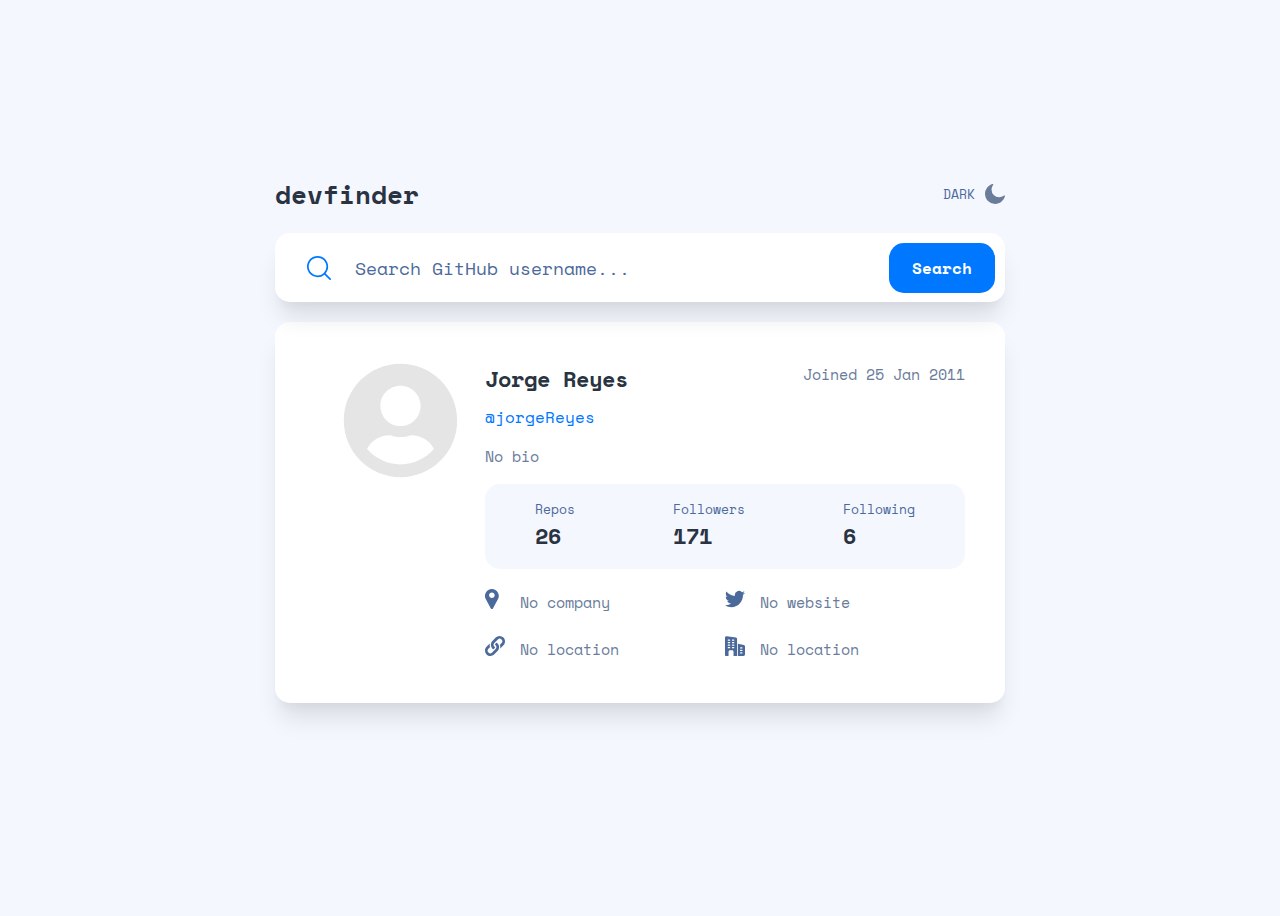
==== index.html @ 70b474f1 "first commit" ====
<!DOCTYPE html>
<html lang="en">
<head>
  <meta charset="UTF-8">
  <meta name="viewport" content="width=device-width, initial-scale=1.0">

  <link rel="preconnect" href="https://fonts.googleapis.com">
  <link rel="preconnect" href="https://fonts.gstatic.com" crossorigin>
  <link href="https://fonts.googleapis.com/css2?family=Space+Mono:ital,wght@0,400;0,700;1,400;1,700&display=swap" rel="stylesheet">

  <link rel="stylesheet" href="./style/Utilities.css">
  <link rel="icon" type="image/png" sizes="32x32" href="./assets/favicon-32x32.png">
  
  <title>Frontend Mentor | GitHub user search app</title>
</head>
<body>


  <main>
    <div class="titles">
        <h1>devfinder</h1>
        <div class="modeColor"><h4>DARK</h4><img id="iconMode" src="./assets/icon-moon.svg"></img></div>
    </div>

    <div class="input-with-icon">
      <div id="iconSearch" class="input-icon"></div>
      <input id="devInput" type="text" placeholder="Search GitHub username..." />
      <button id="buttonSearch">Search</button>
    </div>


    <div class="infoDev__box">
      <div class="infoDev">
          <div class="infoDev__img">
              <img id="avatar" src="./assets/usuario.svg" alt="avatar" />
          </div>
  
          <div class="infoDev__name__box">
              <div class="infoDev__name">
                  <div>
                      <h2 id="name">Jorge Reyes</h2>
                      <h3 id="username">@jorgeReyes</h3>
                  </div>
                  <div>
                      <p id="join">Joined 25 Jan 2011</p>
                  </div>
              </div>
  
              <div class="infoDev__bio">
                  <p id="bio">No bio</p>
              </div>
          </div>
  
          <div class="infoDev__contact__statdistic">
              <div class="infoDev__statdistic">
                  <div>
                      <h4>Repos</h4>
                      <h2 id="reh2os">26</h2>
                  </div>
                  <div>
                      <h4>Followers</h4>
                      <h2 id="followers">171</h2>
                  </div>
                  <div>
                      <h4>Following</h4>
                      <h2 id="following">6</h2>
                  </div>
              </div>
              <div class="infoDev__contact">
                  <div class="contact">
                      <div class="iconContact">
                        <img src="./assets/icon-location.svg" alt="">
                      </div>
                      <p id="company">No company</p>
                  </div>
                  <div class="contact">
                    <div class="iconContact">
                      <img src="./assets/icon-twitter.svg" alt="">
                    </div>
                      <p id="website">No website</p>
                  </div>
                  <div class="contact">
                    <div class="iconContact">
                      <img src="./assets/icon-website.svg" alt="">
                    </div>
                      <p id="location">No location</p>
                  </div>
                  <div class="contact">
                    <div class="iconContact">
                      <img src="./assets/icon-company.svg" alt="">
                    </div>
                    <p id="location">No location</p>
                </div>
              </div>
          </div>
      </div>
    </div>
  
</main>


</body>
</html>
---- style/Utilities.css ----
@import url('./search.css');
@import url('./title.css');
@import url('./infoDev.css');

:root {
    --dodger_blue: hsl(212, 100%, 50%);
    --light_gray: hsl(217, 20%, 51%);
    --light_gray_blue: hsl(217, 35%, 45%);
    --very_dark_gray: hsl(217, 21%, 21%);
    --very_light_gray: hsl(227, 100%, 98%);
    --white: hsl(0, 0%, 100%);

    --dark: hsl(220, 40%, 13%);
    --dark_gray: hsl(222, 41%, 20%);

    --font-family: 'Space Mono', bold;
}

html {
    box-sizing: border-box; 
}
*, *:before, *:after {
    box-sizing: inherit;
}


body {
    font-family: 'Space Mono', monospace;
    font-size: 15px;
    line-height: 25px;

    color: var(--light_gray)!important;
    background-color: var(--very_light_gray);

    min-height: 100vh;
    display: flex;
    flex-direction: column;
    justify-content: center;
    align-items: center;
}

p {
    font-family: 'Space Mono', monospace;
    font-size: 15px;
    line-height: 25px;

    color: var(--light_gray)!important;
}

h1 {
    font-family: 'Space Mono', monospace;
    font-weight: bold;
    font-size: 26px;
    line-height: 38px;
    color: var(--very_dark_gray);
}

h2 {
    font-family: 'Space Mono', monospace;
    font-weight: bold;
    font-size: 22px;
    line-height: 33px;
    color: var(--very_dark_gray);
}

h3 {
    font-family: 'Space Mono', monospace;
    font-size: 16px;
    line-height: 24px;
    font-weight: lighter;
    color: var(--dodger_blue);
}

h4 {
    font-family: 'Space Mono', monospace;
    font-size: 13px;
    line-height: 20px;
    font-weight: lighter;
    color: var(--light_gray_blue);
}

input, input::placeholder{
    font-family: 'Space Mono', monospace;
    font-size: 18px;

    color: var(--light_gray_blue);
}


button {
    font-family: 'Space Mono', monospace;
    font-size: 16px;
    font-weight: bold;

}

main{
    width: 730px;
}
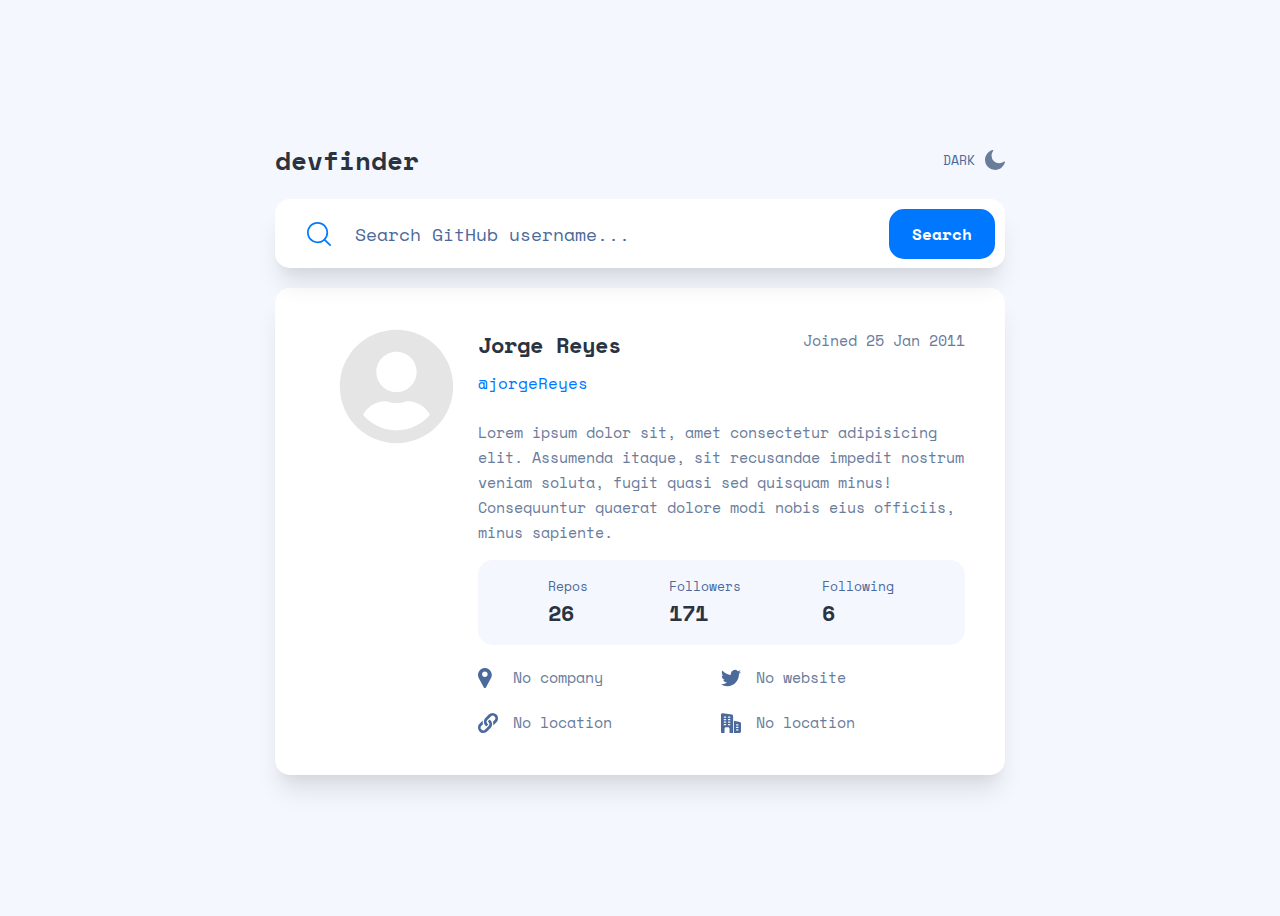
==== commit fff25378: "size" ====
--- a/index.html
+++ b/index.html
@@ -13,91 +13,87 @@
   
   <title>Frontend Mentor | GitHub user search app</title>
 </head>
-<body>
 
 
+<body>
   <main>
-    <div class="titles">
-        <h1>devfinder</h1>
-        <div class="modeColor"><h4>DARK</h4><img id="iconMode" src="./assets/icon-moon.svg"></img></div>
-    </div>
+        <div class="titles">
+          <h1>devfinder</h1>
+          <div class="modeColor"><h4>DARK</h4><img id="iconMode" src="./assets/icon-moon.svg"></img></div>
+        </div>
 
-    <div class="input-with-icon">
-      <div id="iconSearch" class="input-icon"></div>
-      <input id="devInput" type="text" placeholder="Search GitHub username..." />
-      <button id="buttonSearch">Search</button>
-    </div>
+        <div class="input-with-icon">
+          <div id="iconSearch" class="input-icon"></div>
+          <input id="devInput" type="text" placeholder="Search GitHub username..." />
+          <button id="buttonSearch">Search</button>
+        </div>
 
+        <div class="infoDev">
+        <div class="infoDev__img">
+            <img id="avatar" src="./assets/usuario.svg" alt="avatar" />
+        </div>
 
-    <div class="infoDev__box">
-      <div class="infoDev">
-          <div class="infoDev__img">
-              <img id="avatar" src="./assets/usuario.svg" alt="avatar" />
+        <div class="infoDev__name">
+          <div>
+              <h2 id="name">Jorge Reyes</h2>
+              <h3 id="username">@jorgeReyes</h3>
           </div>
-  
-          <div class="infoDev__name__box">
-              <div class="infoDev__name">
-                  <div>
-                      <h2 id="name">Jorge Reyes</h2>
-                      <h3 id="username">@jorgeReyes</h3>
-                  </div>
-                  <div>
-                      <p id="join">Joined 25 Jan 2011</p>
-                  </div>
+          <div>
+              <p id="join">Joined 25 Jan 2011</p>
+          </div>
+        </div>
+
+        <div class="infoDev__bio">
+          <p id="bio">
+            Lorem ipsum dolor sit, amet consectetur adipisicing elit. Assumenda itaque, sit recusandae impedit nostrum veniam soluta, fugit quasi sed quisquam minus! Consequuntur quaerat dolore modi nobis eius officiis,
+            minus sapiente.
+          </p>
+        </div>
+
+        <div class="infoDev__contact__statdistic">
+          <div class="infoDev__statdistic">
+              <div class="stats">
+                  <h4>Repos</h4>
+                  <h2 id="reh2os">26</h2>
               </div>
-  
-              <div class="infoDev__bio">
-                  <p id="bio">No bio</p>
+              <div class="stats">
+                  <h4>Followers</h4>
+                  <h2 id="followers">171</h2>
+              </div>
+              <div class="stats">
+                  <h4>Following</h4>
+                  <h2 id="following">6</h2>
               </div>
           </div>
-  
-          <div class="infoDev__contact__statdistic">
-              <div class="infoDev__statdistic">
-                  <div>
-                      <h4>Repos</h4>
-                      <h2 id="reh2os">26</h2>
+          <div class="infoDev__contact">
+              <div class="contact">
+                  <div class="iconContact">
+                      <img src="./assets/icon-location.svg" alt="" />
                   </div>
-                  <div>
-                      <h4>Followers</h4>
-                      <h2 id="followers">171</h2>
+                  <p id="company">No company</p>
+              </div>
+              <div class="contact">
+                  <div class="iconContact">
+                      <img src="./assets/icon-twitter.svg" alt="" />
                   </div>
-                  <div>
-                      <h4>Following</h4>
-                      <h2 id="following">6</h2>
+                  <p id="website">No website</p>
+              </div>
+              <div class="contact">
+                  <div class="iconContact">
+                      <img src="./assets/icon-website.svg" alt="" />
                   </div>
+                  <p id="location">No location</p>
               </div>
-              <div class="infoDev__contact">
-                  <div class="contact">
-                      <div class="iconContact">
-                        <img src="./assets/icon-location.svg" alt="">
-                      </div>
-                      <p id="company">No company</p>
+              <div class="contact">
+                  <div class="iconContact">
+                      <img src="./assets/icon-company.svg" alt="" />
                   </div>
-                  <div class="contact">
-                    <div class="iconContact">
-                      <img src="./assets/icon-twitter.svg" alt="">
-                    </div>
-                      <p id="website">No website</p>
-                  </div>
-                  <div class="contact">
-                    <div class="iconContact">
-                      <img src="./assets/icon-website.svg" alt="">
-                    </div>
-                      <p id="location">No location</p>
-                  </div>
-                  <div class="contact">
-                    <div class="iconContact">
-                      <img src="./assets/icon-company.svg" alt="">
-                    </div>
-                    <p id="location">No location</p>
-                </div>
+                  <p id="location">No location</p>
               </div>
           </div>
-      </div>
-    </div>
-  
-</main>
+        </div>
+        </div>
+  </main>
+</body>
 
-
-</body>
 </html>--- a/style/Utilities.css
+++ b/style/Utilities.css
@@ -95,5 +95,34 @@
 }
 
 main{
-    width: 730px;
+    width: min(730px, 100%);
 }
+
+
+
+@media screen and (max-width: 376px) {
+        p, button {
+        font-size: 75%; /* Reduce el tamaño de la fuente al 80% */
+    }
+
+    h1 {
+        font-size: 95%; /* Reducción proporcional al tamaño original */
+    }
+
+    h2 {
+        font-size: 90%; /* Reducción proporcional al tamaño original */
+    }
+
+    h3 {
+        font-size: 80%; /* Reducción proporcional al tamaño original */
+    }
+
+    h4 {
+        font-size: 75%; /* Reducción proporcional al tamaño original */
+    }
+
+    h5 {
+        font-size: 70%; /* Reducción proporcional al tamaño original */
+    }
+
+}